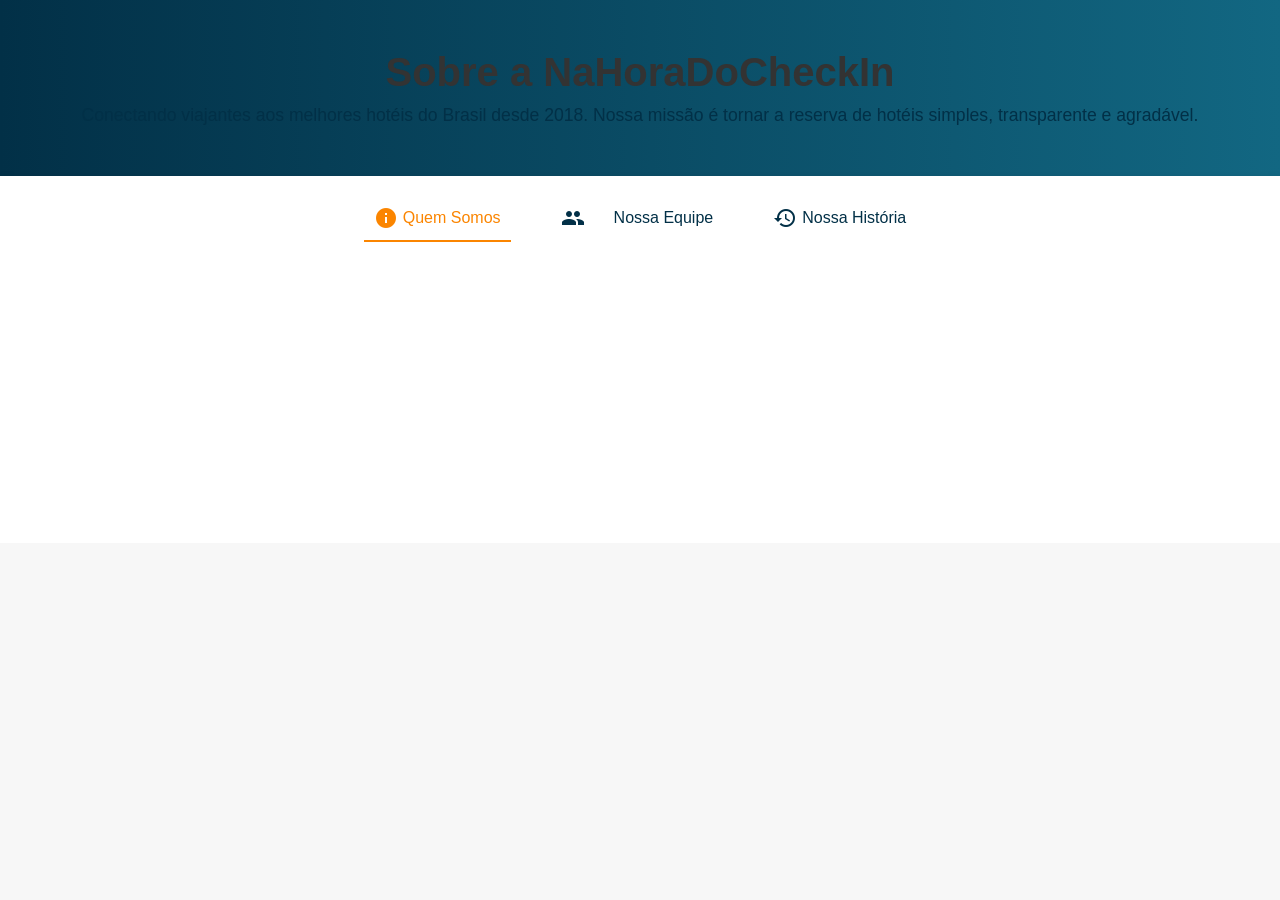
==== about.html @ fb0a798f "teste3" ====
<!DOCTYPE html>
<html lang="pt-br">
<head>
  <meta charset="UTF-8" />
  <meta name="viewport" content="width=device-width, initial-scale=1.0"/>
  <title>Sobre a NaHoraDoCheckIn</title>
  <link href="https://fonts.googleapis.com/css2?family=Roboto&display=swap" rel="stylesheet">
  <link href="https://fonts.googleapis.com/icon?family=Material+Icons" rel="stylesheet">
  <link rel="stylesheet" href="assets/css/styles.css">
  <style>
  </style>
</head>
<body>

  <div class="header">
    <h1>Sobre a NaHoraDoCheckIn</h1>
    <p>Conectando viajantes aos melhores hotéis do Brasil desde 2018. Nossa missão é tornar a reserva de hotéis simples, transparente e agradável.</p>
  </div>

  <div class="nav-buttons">
    <button class="active" onclick="showSection(0)"><span class="material-icons">info</span> Quem Somos</button>
    <button onclick="showSection(1)"><span class="material-icons">groups</span> Nossa Equipe</button>
    <button onclick="showSection(2)"><span class="material-icons">history</span> Nossa História</button>
  </div>

  <div class="content-wrapper">
    <div class="content" id="content">
      <div class="section">
        <h2>Quem Somos</h2>
        <p>Somos apaixonados por viagens e por facilitar sua hospedagem. Na NaHoraDoCheckIn, acreditamos em experiências agradáveis, simples e seguras.</p>
      </div>
      <div class="section">
        <h2>Nossa Equipe</h2>
        <p>Contamos com profissionais experientes nas áreas de turismo, tecnologia e atendimento, sempre prontos para te ajudar na sua jornada.</p>
      </div>
      <div class="section">
        <h2>Nossa História</h2>
        <p>Desde 2018, estamos ajudando milhares de viajantes a encontrarem as melhores opções de hospedagem em todo o Brasil. Evoluímos com a tecnologia para oferecer o melhor serviço possível.</p>
      </div>
    </div>
  </div>

  <script src="assets/js/about.js"></script>

</body>
</html>
---- assets/css/styles.css ----
@charset "UTF-8";
@import url("https://fonts.googleapis.com/css2?family=Poppins:ital,wght@0,100;0,200;0,300;0,400;0,500;0,600;0,700;0,800;0,900;1,100;1,200;1,300;1,400;1,500;1,600;1,700;1,800;1,900&display=swap");
@import url("https://fonts.googleapis.com/css2?family=Poppins:ital,wght@0,100;0,200;0,300;0,400;0,500;0,600;0,700;0,800;0,900;1,100;1,200;1,300;1,400;1,500;1,600;1,700;1,800;1,900&display=swap");
* {
  font-family: "poppins", sans-serif;
  margin: 0;
  padding: 0;
  box-sizing: border-box;
}

:root {
  --body-color: #f4f4f5;
  --nav-color: #023047;
  --side-nav: #010718;
  --text-color: white;
  --search-bar: #F2F2F2;
  --button-color: #FB8500;
  --search-text: #010718;
}

body.dark {
  --body-color: #18191A;
  --nav-color: #242526;
  --side-nav: #242526;
  --text-color: white;
  --search-bar: #F2F2F2;
  --search-text: #CCC;
}

:root {
  --azul-escuro: #023047;
  --azul-medio: #126782;
  --azul-claro: #8ecae6;
  --laranja: #fb8500;
  --amarelo: #ffb703;
  --branco: #f4f4f5;
}

body {
  margin: 0;
  font-family: "Segoe UI", sans-serif;
  color: var(--branco);
}

.navbar21 {
  display: flex;
  justify-content: space-between;
  align-items: center;
  padding: 20px 60px;
  background-color: var(--azul-escuro);
  height: 100px;
}

.navbar-left21 {
  display: flex;
  align-items: center;
  gap: 8px;
}

.navbar-left21 .material-symbols-outlined {
  color: var(--amarelo);
}

.logo21 {
  font-weight: bold;
  font-size: 1.3em;
}

.navbar-right21 {
  display: flex;
  align-items: center;
  gap: 30px;
}

.navbar-right21 a {
  color: var(--branco);
  text-decoration: none;
  font-size: 1em;
}

.navbar-right21 a:hover {
  color: var(--amarelo);
}

.btn-login21 {
  background-color: var(--laranja);
  border: none;
  padding: 8px 16px;
  color: var(--branco);
  border-radius: 6px;
  cursor: pointer;
  font-weight: bold;
  display: flex;
  align-items: center;
  gap: 6px;
}

.btn-login21 a {
  text-decoration: none;
  align-items: center;
  display: flex;
}

.sla {
  padding: 100px;
  background: linear-gradient(to right, var(--azul-escuro), var(--azul-medio));
  width: 100%;
  height: 500px;
}

.hero21 {
  text-align: center;
  margin-top: 80px;
}

.hero21 h1 {
  font-size: 3.5em;
  margin-bottom: 10px;
  color: white;
}

.highlight21 {
  color: var(--amarelo) !important;
}

.hero21 p {
  font-size: 1.1em;
  margin-bottom: 30px;
  color: white;
}

.search-bar21 {
  background-color: var(--branco);
  border-radius: 10px;
  display: flex;
  gap: 10px;
  padding: 10px;
  width: -moz-fit-content;
  width: fit-content;
  margin: 0 auto;
  align-items: center;
  box-shadow: 0 4px 10px rgba(0, 0, 0, 0.2);
}

.input21 {
  display: flex;
  align-items: center;
  background-color: #f1f1f1;
  border-radius: 6px;
  padding: 6px 10px;
  gap: 6px;
}

.input21 input,
.input21 select {
  border: none;
  background: transparent;
  outline: none;
  padding: 6px;
}

.input21 select option {
  border-radius: 10px;
}

.btn-search21 {
  background-color: var(--laranja);
  color: white;
  border: none;
  border-radius: 6px;
  padding: 10px 16px;
  font-weight: bold;
  cursor: pointer;
  display: flex;
  align-items: center;
  gap: 6px;
}

.material-symbols-outlined {
  font-variation-settings: "FILL" 1, "wght" 400, "GRAD" 0, "opsz" 24;
}

@media (max-width: 790px) {
  nav .nav-bar .siderbarOpen {
    display: block;
  }
  .menu {
    position: fixed;
    height: 100%;
    width: 320px;
    left: -100%;
    top: 0;
    background-color: var(--side-nav);
    z-index: 100;
    transition: all 0.4s ease;
  }
  .nav.active .menu {
    left: 0%;
  }
  nav.nav.active .nav-bar .navLogo a {
    opacity: 0;
    transition: all 0.3s ease;
  }
  .menu .logo-toggle {
    display: block;
    width: 100%;
    display: flex;
    align-items: center;
    justify-content: space-between;
  }
  .logo-toggle .siderbarClose {
    color: var(--text-color);
    font-size: 24px;
    cursor: pointer;
  }
  .nav-bar .nav-links {
    flex-direction: column;
    padding-top: 30px;
  }
  .nav-links li a {
    display: block;
    margin-top: 20px;
  }
  .search-bar-1 {
    flex-direction: column;
    align-items: stretch;
    width: 50%;
  }
  .search-bar-1 input,
  .search-bar-1 select,
  .search-bar-1 button {
    margin-right: 0;
    margin-bottom: 10px;
  }
  .search-bar-1 input,
  .search-bar-1 select {
    width: 100%;
  }
}
.search-bar-content {
  position: relative;
  width: 100%;
  max-width: 1500px;
  padding: 120px;
  margin: auto;
}

.search-image {
  width: 100%;
  height: 350px;
  -o-object-fit: cover;
     object-fit: cover;
  border-radius: 1rem;
}

.search-bar-1 {
  position: absolute;
  top: 50%;
  left: 50%;
  transform: translate(-50%, -50%);
  width: 70%;
}

.search-content {
  background: white;
  padding: 20px;
  border-radius: 10px;
  display: flex;
  flex-wrap: wrap;
  gap: 15px;
  justify-content: center;
}

.search-bar-1 input, .search-bar-1 select {
  border: none;
  padding: 8px;
  margin-right: 10px;
  border-radius: 5px;
  font-size: 14px;
  outline: none;
}

.search-bar-1 input[type=date] {
  cursor: pointer;
}

.search-bar-1 button {
  background: var(--button-color);
  color: white;
  border: none;
  padding: 10px 15px;
  border-radius: 5px;
  cursor: pointer;
  font-size: 14px;
}

.dark .search-bar-1 button {
  background: #1e1e1e;
  color: white;
  transition: 1s;
}

.search-bar-1 button:hover {
  background: #005b9a;
}

.search-field-2 {
  display: flex;
  flex-direction: column;
}

.label-3 {
  font-size: 12px;
  color: #555;
  display: block;
  margin-bottom: 3px;
}

.container17 {
  max-width: 1200px;
  margin: 20px auto;
  padding: 20px;
}

.container17 h2 {
  font-size: 40px;
  font-weight: bold;
  margin-bottom: 60px;
  color: #005b9a;
}

.carrosel9 {
  display: flex;
  gap: 20px;
  overflow-x: auto;
  scroll-behavior: smooth;
  padding: 20px;
}

.card9 {
  background: white;
  border-radius: 15px;
  box-shadow: 0px 4px 10px rgba(0, 0, 0, 0.1);
  padding: 20px;
  min-width: 250px;
  max-width: 280px;
  text-align: left;
  transition: transform 0.3s ease-in-out;
}

.card9:hover {
  transform: translateY(-5px);
}

.card9 img {
  width: 100%;
  height: auto;
  margin-top: 10px;
}

.card9 h3 {
  color: #18191A;
}

.card9 p {
  color: gray;
}

.controls7 {
  margin-top: 20px;
}

.sec7-destinos {
  padding: 60px 20px;
  background-color: #023047;
  text-align: center;
}

.sec7-destinos h2 {
  font-size: 2rem;
  margin-bottom: 40px;
  color: white;
}

.cards7-destinos {
  display: flex;
  justify-content: center;
  gap: 30px;
  flex-wrap: wrap;
}

.card7-destino {
  background-color: white;
  border-radius: 16px;
  overflow: hidden;
  box-shadow: 0 8px 20px rgba(0, 0, 0, 0.1);
  width: 300px;
  transition: transform 0.3s, box-shadow 0.3s;
}

.card7-destino:hover {
  transform: translateY(-5px);
  box-shadow: 0 12px 24px rgba(0, 0, 0, 0.15);
}

.card7-destino img {
  width: 100%;
  height: 200px;
  -o-object-fit: cover;
     object-fit: cover;
}

.info7-card {
  padding: 20px;
}

.info7-card h3 {
  margin: 0 0 10px;
  font-size: 1.25rem;
  color: #333;
}

.info7-card p {
  font-size: 0.95rem;
  color: #666;
  margin-bottom: 15px;
}

.info7-card button {
  background-color: var(--button-color);
  color: white;
  border: none;
  padding: 10px 20px;
  border-radius: 10px;
  cursor: pointer;
  font-weight: bold;
  transition: background-color 0.3s;
}

.info7-card button:hover {
  background-color: var(--nav-color);
}

.info7-card button a {
  text-decoration: none;
  color: white;
}

.footer7 {
  background-color: var(--nav-color) !important;
  padding: 60px 40px;
}

.cta7 {
  text-align: center;
  margin-bottom: 50px;
}

.cta7 h2 {
  font-size: 28px;
  margin-bottom: 10px;
  font-weight: bold;
}

.cta7 p {
  font-size: 18px;
  max-width: 600px;
  margin: 0 auto 20px;
  line-height: 1.5;
}

.cta-buttons7 {
  display: flex;
  justify-content: center;
  gap: 20px;
  flex-wrap: wrap;
}

.btn-primary7 {
  background-color: #FB8500;
  color: white;
  padding: 12px 24px;
  border: none;
  border-radius: 6px;
  font-size: 16px;
  cursor: pointer;
}

.btn-secondary7 {
  background-color: white;
  color: #FB8500;
  padding: 12px 24px;
  border: 2px solid #FB8500;
  border-radius: 6px;
  font-size: 16px;
  cursor: pointer;
}

.btn-primary7 a {
  text-decoration: none;
  color: var(--search-bar);
}

.btn-secondary7 a {
  text-decoration: none;
  color: var(--button-color);
}

.footer-links7 {
  display: flex;
  flex-wrap: wrap;
  justify-content: space-between;
  margin-top: 40px;
  gap: 30px;
}

.col7 {
  flex: 1;
  min-width: 200px;
}

.logo7 {
  color: #FFB703;
  font-size: 20px;
  font-weight: bold;
  margin-bottom: 10px;
}

.col7 h4 {
  color: #8ECAE6;
  margin-bottom: 10px;
}

.col7 ul {
  list-style: none;
  padding: 0;
  margin: 0;
}

.col7 ul li {
  margin-bottom: 8px;
}

.col7 ul li a {
  color: white;
  text-decoration: none;
}

.col7 ul li a:hover {
  text-decoration: underline;
}

.social-media8 a {
  margin: 0 10px;
  color: #fff;
  text-decoration: none;
}

.clearfix::after {
  content: "";
  display: table;
  clear: both;
}

.sec9-images {
  background-color: var(--search-bar);
  height: 1000px;
}

.galeria {
  display: flex;
  justify-content: center;
  gap: 20px;
  flex-wrap: wrap;
  height: 500px;
  padding: 20px;
}

.item {
  position: relative;
  width: 20%;
  height: 340px;
  overflow: hidden;
  border-radius: 12px;
  box-shadow: 0 4px 8px rgba(0, 0, 0, 0.1);
  cursor: pointer;
}

.item img {
  width: 100%;
  height: 100%;
  -o-object-fit: cover;
     object-fit: cover;
  display: block;
  transition: transform 0.3s ease;
}

.item:hover img {
  transform: scale(1.1);
}

.overlay {
  position: absolute;
  top: 0;
  left: 0;
  width: 100%;
  height: 100%;
  background: rgba(0, 0, 0, 0.6);
  color: white;
  display: flex;
  flex-direction: column;
  justify-content: center;
  align-items: center;
  opacity: 0;
  transition: opacity 0.3s ease;
  padding: 15px;
  text-align: center;
}

.overlay h3 {
  padding: 10px;
}

.item:hover .overlay {
  opacity: 1;
}

.overlay button {
  background: #ff7a00;
  border: none;
  padding: 8px 16px;
  color: white;
  font-weight: bold;
  border-radius: 6px;
  cursor: pointer;
  transition: background 0.3s ease;
}

.overlay button:hover {
  background: #e06900;
}

.footer21 {
  background-color: #023047;
  color: white;
  padding: 50px 40px;
  margin-top: 80px;
}

.cta21 {
  text-align: center;
  margin-bottom: 40px;
}

.cta21 h2 {
  font-size: 1.8rem;
  margin-bottom: 10px;
}

.cta21 p {
  font-size: 1rem;
  color: #ddd;
}

.letra p {
  color: white;
}

.cta-buttons21 {
  margin-top: 20px;
  display: flex;
  justify-content: center;
  gap: 20px;
  flex-wrap: wrap;
}

.btn-secondary21 {
  background: transparent;
  border: 2px solid white;
  color: white;
  padding: 12px 24px;
  border-radius: 8px;
  font-weight: bold;
  cursor: pointer;
  transition: all 0.3s ease;
}

.btn-secondary21:hover {
  background: white;
  color: #023047;
}

.footer-links21 {
  display: flex;
  flex-wrap: wrap;
  gap: 40px;
  justify-content: space-between;
  margin-top: 30px;
}

.col21 {
  flex: 1 1 200px;
}

.col21 h4 {
  margin-bottom: 10px;
  font-size: 1.1rem;
}

.col21 ul {
  list-style: none;
  padding: 0;
}

.col21 ul li {
  margin-bottom: 8px;
}

.col21 ul li a {
  color: #ddd;
  text-decoration: none;
  font-size: 0.95rem;
  transition: color 0.3s;
}

.col21 ul li a:hover {
  color: #ffb703;
}

.col21 p {
  font-size: 0.9rem;
  line-height: 1.4;
}

* {
  margin: 0;
  padding: 0;
  box-sizing: border-box;
}

body {
  font-family: "Segoe UI", sans-serif;
  background-color: #f7f9fa;
  color: #333;
}

.navbar21 {
  background-color: #023047;
  display: flex;
  justify-content: space-between;
  align-items: center;
  padding: 15px 40px;
  color: white;
  position: sticky;
  top: 0;
  z-index: 1000;
}

h2 {
  color: #FB8500;
  text-align: center;
  padding: 40px;
  font-size: 45px;
}

p {
  color: #023047;
  text-align: center;
  font-size: 20px;
}

.logo-area21 {
  display: flex;
  align-items: center;
  gap: 8px;
}

.home-icon21 {
  font-size: 1.2rem;
}

.logo21 {
  font-size: 1.3rem;
  font-weight: bold;
  color: white;
}

.menu24 .bntmenu21 {
  background-color: #FB8500;
  color: white;
  padding: 12px 24px;
  border: none;
  border-radius: 6px;
  font-size: 16px;
  cursor: pointer;
}

.menu24 .bntmenu22 {
  background-color: white;
  color: #FB8500;
  padding: 12px 24px;
  border: 2px solid #FB8500;
  border-radius: 6px;
  font-size: 16px;
  cursor: pointer;
}

.menu24 .bntmenu22 a {
  text-decoration: none;
  color: #FB8500;
}

.main21 {
  max-width: 600px;
  margin: 50px auto;
  text-align: center;
  padding: 20px;
}

.highlight21 {
  color: #fb8500;
  font-weight: bold;
}

.tabs21 {
  display: flex;
  justify-content: center;
  margin: 30px 0;
  gap: 20px;
}

.tab21 {
  background-color: #e0e0e0;
  border: none;
  padding: 10px 30px;
  border-radius: 10px;
  cursor: pointer;
  transition: all 0.3s ease;
  font-size: 1rem;
  font-weight: 500;
}

.tab21.active {
  background-color: #ffb703;
  color: white;
  font-weight: bold;
}

.form-wrapper21 {
  margin: 0;
  height: 600px;
  display: flex;
  justify-content: center;
  align-items: center;
}

.form21 {
  background-color: white;
  border-radius: 12px;
  padding: 30px;
  box-shadow: 0 4px 12px rgba(0, 0, 0, 0.08);
  display: flex;
  flex-direction: column;
  gap: 25px;
  animation: fadein21 0.4s ease-in-out;
}

@keyframes fadein21 {
  from {
    opacity: 0;
    transform: translateY(10px);
  }
  to {
    opacity: 1;
    transform: translateY(0);
  }
}
.hidden21 {
  display: none;
}

.form21 input {
  padding: 12px;
  border: 1px solid #ccc;
  border-radius: 8px;
  font-size: 1rem;
  width: 700px;
}

.form21 label {
  color: #023047;
  text-align: left;
  font-weight: 500;
  margin-top: 10px;
}

.forgot21 {
  float: right;
  font-size: 0.9rem;
  text-decoration: none;
  color: #219EBC;
}

.btn-primary21 {
  background-color: #fb8500;
  color: white;
  border: none;
  padding: 12px;
  border-radius: 8px;
  cursor: pointer;
  font-weight: bold;
  transition: background 0.3s ease;
}

.btn-primary21:hover {
  background-color: #ff9e00;
}

.divider21 {
  margin: 15px 0;
  text-align: center;
  font-size: 0.9rem;
  color: #888;
  position: relative;
}

.divider21::before,
.divider21::after {
  content: "";
  position: absolute;
  top: 50%;
  width: 40%;
  height: 1px;
  background-color: #ddd;
}

.divider21::before {
  left: 0;
}

.divider21::after {
  right: 0;
}

.social-login21 {
  display: flex;
  gap: 20px;
  justify-content: center;
}

.google21,
.facebook21 {
  flex: 1;
  padding: 10px;
  border: none;
  border-radius: 8px;
  color: white;
  font-weight: bold;
  cursor: pointer;
  transition: opacity 0.3s;
}

.google21 {
  background-color: #DB4437;
}

.facebook21 {
  background-color: #3b5998;
}

.google21:hover,
.facebook21:hover {
  opacity: 0.85;
}

.footer21 {
  background-color: #023047;
  color: white;
  padding: 50px 40px;
  margin-top: 80px;
}

.cta21 {
  text-align: center;
  margin-bottom: 40px;
}

.cta21 h2 {
  font-size: 1.8rem;
  margin-bottom: 10px;
}

.cta21 p {
  font-size: 1rem;
  color: #ddd;
}

.letra p {
  color: white;
}

.cta-buttons21 {
  margin-top: 20px;
  display: flex;
  justify-content: center;
  gap: 20px;
  flex-wrap: wrap;
}

.btn-secondary21 {
  background: transparent;
  border: 2px solid white;
  color: white;
  padding: 12px 24px;
  border-radius: 8px;
  font-weight: bold;
  cursor: pointer;
  transition: all 0.3s ease;
}

.btn-secondary21:hover {
  background: white;
  color: #023047;
}

.footer-links21 {
  display: flex;
  flex-wrap: wrap;
  gap: 40px;
  justify-content: space-between;
  margin-top: 30px;
}

.col21 {
  flex: 1 1 200px;
}

.col21 h4 {
  margin-bottom: 10px;
  font-size: 1.1rem;
}

.col21 ul {
  list-style: none;
  padding: 0;
}

.col21 ul li {
  margin-bottom: 8px;
}

.col21 ul li a {
  color: #ddd;
  text-decoration: none;
  font-size: 0.95rem;
  transition: color 0.3s;
}

.col21 ul li a:hover {
  color: #ffb703;
}

.col21 p {
  font-size: 0.9rem;
  line-height: 1.4;
}

* {
  margin: 0;
  padding: 0;
  box-sizing: border-box;
  font-family: "Montserrat", sans-serif;
}

section {
  padding: 4% 10%;
}

.about-us {
  width: 100%;
  height: 100vh;
  background-color: #0c0b0b;
  display: grid;
  grid-template-columns: repeat(2, 1fr);
  gap: 4rem;
}

.main-img img {
  max-width: 100%;
  width: 560px;
  height: auto;
}

.text {
  padding: 6% 0;
}

.text h4 {
  color: #ce1446;
  font-size: 16px;
  font-weight: 600;
  text-transform: uppercase;
  margin-bottom: 10px;
}

.text h1 {
  color: white;
  font-size: 36px;
  text-transform: capitalize;
  font-weight: 700;
  line-height: 46px;
  margin-bottom: 30px;
}

hr {
  width: 30%;
  border: none;
  height: 2px;
  background-color: #ce1446;
  margin-bottom: 50px;
}

.text p {
  max-width: 600px;
  color: white;
}

* {
  box-sizing: border-box;
}

body {
  font-family: Arial, sans-serif;
  margin: 0;
  padding: 0;
  background-color: #f4f4f4;
  padding: 70px;
}

html, body {
  overflow-x: hidden;
  overflow-y: auto;
}

.container7 {
  max-width: 1200px;
  margin: auto;
  padding: 0 20px;
}

.header7 {
  background-color: #007bff;
  color: #fff;
  padding: 20px 0;
}

.hotel3 ul {
  list-style-type: none;
  padding: 0;
}

.hotel3 ul li {
  display: inline;
  margin-right: 20px;
}

.hotel3 a {
  color: #fff;
  text-decoration: none;
}

.search-bar7 {
  display: inline-block;
}

.search-bar7 input {
  padding: 10px;
  border: none;
  border-radius: 5px;
}

.search-bar7 button {
  padding: 10px;
  background-color: #0056b3;
  border: none;
  color: white;
  border-radius: 5px;
  cursor: pointer;
}

.banner7 {
  display: flex;
  align-items: end;
}

.banner-content7 {
  display: flex;
  flex: 1;
}

.banner7 img {
  width: 50%;
  height: auto;
  border-radius: 5px;
}

.banner-text7 {
  padding: 20px;
  color: #fff;
  background-color: rgba(0, 0, 0, 0.5);
  border-radius: 5px;
  flex: 1;
  margin-left: 20px;
}

.btn-reservar7 {
  padding: 10px 20px;
  background-color: #28a745;
  color: white;
  border: none;
  border-radius: 5px;
  cursor: pointer;
  margin-top: 10px;
}

.detalhes-hotel7, .galeria7, .localizacao7, .comentarios7 {
  background-color: rgba(0, 0, 0, 0.1);
  margin: 20px 0;
  padding: 20px;
  border-radius: 5px;
  box-shadow: 0 2px 5px rgba(0, 0, 0, 0.1);
}

.detalhes-hotel7 {
  width: 50%;
}

.galeria-imagens7 {
  display: flex;
  flex-wrap: wrap;
}

.galeria-imagens7 img {
  width: calc(50% - 10px);
  margin: 5px;
}

#map {
  width: 100%;
  height: 400px;
  border-radius: 7px;
}

.comentario7 {
  margin: 10px 0;
  border-bottom: 1px solid #eee;
  padding-bottom: 10px;
}

.footer7 {
  background-color: #007bff;
  color: #fff;
  text-align: center;
  padding: 20px 0;
}

.social-media7 a {
  margin: 0 10px;
  color: #fff;
  text-decoration: none;
}

.clearfix::after {
  content: "";
  display: table;
  clear: both;
}

body {
  font-family: Arial, sans-serif;
  margin: 0;
  padding: 0;
  background-color: #f7f7f7 !important;
}

.container {
  max-width: 1200px;
  margin: auto;
  padding: 20px;
  text-align: center;
}

h1 {
  color: #333;
  font-size: 28px;
  margin-bottom: 20px;
}

.hotel-list {
  display: grid;
  grid-template-columns: repeat(auto-fit, minmax(300px, 1fr));
  gap: 20px;
  padding: 20px 0;
}

.hotel-card {
  background: white;
  padding: 20px;
  border-radius: 7px;
  box-shadow: 0 2px 10px rgba(0, 0, 0, 0.1);
  text-align: center;
  transition: transform 0.3s;
}

.hotel-card:hover {
  transform: scale(1.05);
}

.hotel-card img {
  width: 100%;
  border-radius: 7px;
  height: 200px;
  -o-object-fit: cover;
     object-fit: cover;
}

.hotel-card h2 {
  font-size: 22px;
  margin: 15px 0;
  color: #444;
}

.hotel-card p {
  color: #666;
  font-size: 14px;
}

.hotel-card .price {
  font-size: 16px;
  font-weight: bold;
  color: #27ae60;
  margin-top: 10px;
}

.hotel-card .rating {
  color: #f39c12;
  font-size: 18px;
}

.hotel-card .button {
  display: inline-block;
  margin-top: 10px;
  padding: 10px 15px;
  background-color: #FB8500;
  color: white;
  text-decoration: none;
  border-radius: 5px;
  transition: background 0.3s;
}

.hotel-card .button:hover {
  background-color: #2980b9;
}

:root {
  --azul-escuro: #023047;
  --azul-medio: #126782;
  --azul-claro: #8ecae6;
  --laranja: #fb8500;
  --amarelo: #ffb703;
  --branco: #f4f4f5;
}

* {
  margin: 0;
  padding: 0;
  box-sizing: border-box;
}

body {
  font-family: "Roboto", sans-serif;
  background-color: var(--branco);
  color: #333;
}

.header {
  background: linear-gradient(to right, var(--azul-escuro), var(--azul-medio));
  color: white;
  padding: 50px 20px;
  text-align: center;
  box-shadow: 0 4px 10px rgba(0, 0, 0, 0.2);
}

.header h1 {
  font-size: 2.5rem;
  margin-bottom: 10px;
}

.header p {
  font-size: 1.1rem;
}

.nav-buttons {
  display: flex;
  justify-content: center;
  gap: 40px;
  background: #fff;
  padding: 20px 10px;
  box-shadow: 0 2px 8px rgba(0, 0, 0, 0.1);
}

.nav-buttons button {
  background: none;
  border: none;
  font-size: 1rem;
  cursor: pointer;
  color: var(--azul-escuro);
  padding: 10px;
  display: flex;
  align-items: center;
  gap: 5px;
  border-bottom: 2px solid transparent;
  transition: all 0.3s ease;
}

.nav-buttons button:hover,
.nav-buttons button.active {
  color: var(--laranja);
  border-color: var(--laranja);
}

.content-wrapper {
  overflow: hidden;
  width: 100%;
  max-width: 100vw;
}

.content {
  display: flex;
  transition: transform 0.5s ease;
  width: 300%;
}

.section {
  width: 100%;
  padding: 60px 30px;
  background: white;
  flex-shrink: 0;
}

.section h2 {
  font-size: 1.8rem;
  margin-bottom: 20px;
  color: var(--azul-escuro);
}

.section p {
  font-size: 1.1rem;
  line-height: 1.6;
}

@media (max-width: 768px) {
  .nav-buttons {
    flex-direction: column;
    gap: 10px;
  }
  .section {
    padding: 40px 20px;
  }
  .header h1 {
    font-size: 2rem;
  }
}
* {
  margin: 0;
  padding: 0;
  box-sizing: border-box;
}

body {
  font-family: Arial, sans-serif;
  background-color: #f8f8f8;
}

.header2 {
  background-color: #023047;
  color: white;
  padding: 1rem 2rem;
  display: flex;
  justify-content: center;
  align-items: center;
}

.header2 .titulo {
  color: rgb(255, 255, 255);
  justify-content: center;
  padding-right: 60%;
  height: 60px;
}
.header2 .titulo h1 {
  color: rgb(240, 240, 240);
  justify-content: center;
  padding: 13px;
}

nav .botão {
  background-color: #FB8500;
  color: white;
  border: none;
  margin-left: 0.5rem;
  padding: 0.5rem 1rem;
  border-radius: 7px;
  cursor: pointer;
}

.header2 .botão a {
  text-decoration: none;
  color: white;
}

.main-container {
  display: grid;
  grid-template-columns: 250px 1fr 350px;
  gap: 1rem;
  padding: 1rem;
}

.filters {
  background: white;
  padding: 1rem;
  border-radius: 7px;
  box-shadow: 0 0 5px rgba(0, 0, 0, 0.1);
  height: -moz-fit-content;
  height: fit-content;
}

.filters h2 {
  margin-bottom: 1rem;
  color: gray;
}

.filters label, .filters input, .filters select, .filters button {
  display: block;
  width: 100%;
  margin-bottom: 1rem;
  padding: 0.5rem;
  color: gray;
}

.filters button {
  background-color: #FB8500;
  color: white;
  border: none;
  border-radius: 7px;
  font-weight: bold;
}

.hotel-list0 {
  display: grid;
  grid-template-columns: repeat(auto-fit, minmax(320px, 1fr));
  gap: 2rem;
  padding: 2rem 0;
}

.hotel-card0 {
  background: #fff;
  border-radius: 18px;
  box-shadow: 0 6px 24px rgba(2, 48, 71, 0.1);
  overflow: hidden;
  display: flex;
  flex-direction: column;
  transition: transform 0.18s, box-shadow 0.18s;
  border: 1px solid #e0e0e0;
}
.hotel-card0:hover {
  transform: translateY(-8px) scale(1.025);
  box-shadow: 0 12px 32px rgba(2, 48, 71, 0.18);
}

.hotel-image0 {
  width: 100%;
  height: 180px;
  -o-object-fit: cover;
     object-fit: cover;
  border-top-left-radius: 18px;
  border-top-right-radius: 18px;
}

.hotel-info0 {
  padding: 1.5rem 1.2rem 1.2rem 1.2rem;
  flex: 1;
  color: #333;
  display: flex;
  flex-direction: column;
  gap: 0.7rem;
}
.hotel-info0 h2 {
  color: #023047;
  font-size: 1.25rem;
  margin-bottom: 0.2rem;
  font-weight: bold;
}
.hotel-info0 p {
  color: #666;
  font-size: 1rem;
  margin-bottom: 0.3rem;
}

.hotel-info0 h2 {
  margin-bottom: 0.5rem;
  color: gray;
}

.hotel-info0 button {
  background-color: #FB8500;
  border: none;
  padding: 0.5rem;
  color: white;
  border-radius: 7px;
  cursor: pointer;
  transition: background 0.18s;
}
.hotel-info0 button:hover {
  background-color: #ffb703;
  color: #023047;
}

#map {
  height: 400px;
  border-radius: 7px;
}/*# sourceMappingURL=styles.css.map */
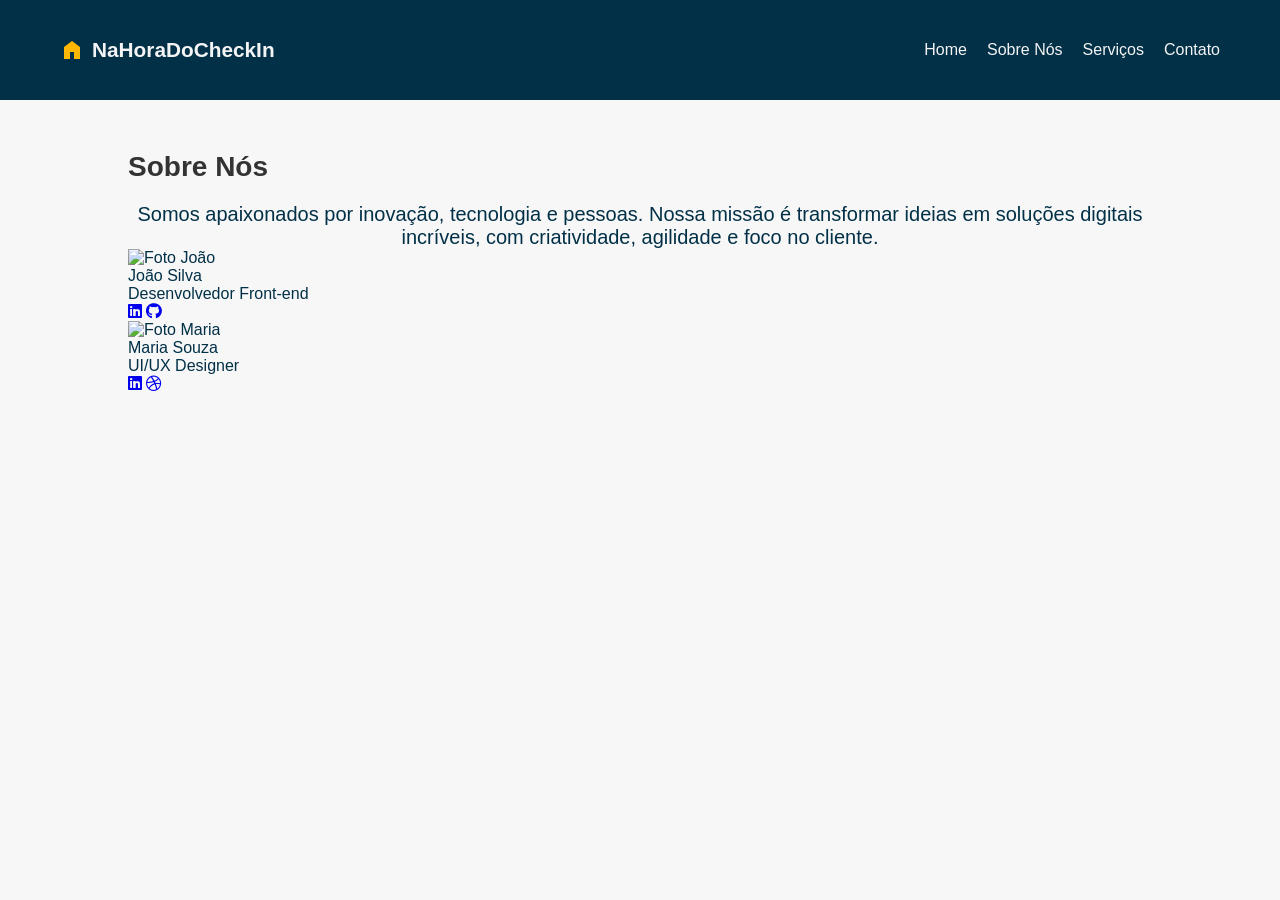
==== commit 7ae637c2: "oi" ====
--- a/about.html
+++ b/about.html
@@ -1,46 +1,61 @@
 <!DOCTYPE html>
-<html lang="pt-br">
+<html lang="en">
 <head>
-  <meta charset="UTF-8" />
-  <meta name="viewport" content="width=device-width, initial-scale=1.0"/>
-  <title>Sobre a NaHoraDoCheckIn</title>
-  <link href="https://fonts.googleapis.com/css2?family=Roboto&display=swap" rel="stylesheet">
-  <link href="https://fonts.googleapis.com/icon?family=Material+Icons" rel="stylesheet">
+  <meta charset="UTF-8">
+  <meta name="viewport" content="width=device-width, initial-scale=1.0">
+  <title>sobre nós</title>
   <link rel="stylesheet" href="assets/css/styles.css">
-  <style>
-  </style>
+  <link href="https://fonts.googleapis.com/css2?family=Material+Symbols+Outlined" rel="stylesheet" />
+  <link rel="preconnect" href="https://fonts.googleapis.com">
+  <link rel="preconnect" href="https://fonts.gstatic.com" crossorigin>
+  <link href="https://fonts.googleapis.com/css2?family=Inter:wght@400;600;800&display=swap" rel="stylesheet">
+  <link rel="stylesheet" href="https://cdnjs.cloudflare.com/ajax/libs/font-awesome/6.4.2/css/all.min.css">
 </head>
-<body>
+<body class="about100">
+  <header class="navbar51">
+    <div class="navbar-left51">
+      <span class="material-symbols-outlined icon51">home</span>
+      <span class="logo51">NaHoraDoCheckIn</span>
+    </div>
+    <nav class="navbar-right51">
+      <ul>
+        <li><a href="#">Home</a></li>
+        <li><a href="#">Sobre Nós</a></li>
+        <li><a href="#">Serviços</a></li>
+        <li><a href="#">Contato</a></li>
+      </ul>
+    </nav>
+  </header>
 
-  <div class="header">
-    <h1>Sobre a NaHoraDoCheckIn</h1>
-    <p>Conectando viajantes aos melhores hotéis do Brasil desde 2018. Nossa missão é tornar a reserva de hotéis simples, transparente e agradável.</p>
-  </div>
-
-  <div class="nav-buttons">
-    <button class="active" onclick="showSection(0)"><span class="material-icons">info</span> Quem Somos</button>
-    <button onclick="showSection(1)"><span class="material-icons">groups</span> Nossa Equipe</button>
-    <button onclick="showSection(2)"><span class="material-icons">history</span> Nossa História</button>
-  </div>
-
-  <div class="content-wrapper">
-    <div class="content" id="content">
-      <div class="section">
-        <h2>Quem Somos</h2>
-        <p>Somos apaixonados por viagens e por facilitar sua hospedagem. Na NaHoraDoCheckIn, acreditamos em experiências agradáveis, simples e seguras.</p>
+   <section class="about-section">
+  <div class="about-container">
+    <h1>Sobre Nós</h1>
+    <p>
+      Somos apaixonados por inovação, tecnologia e pessoas. Nossa missão é transformar ideias em soluções digitais incríveis, com criatividade, agilidade e foco no cliente.
+    </p>
+    <div class="team-section">
+      <div class="team-card">
+        <img src="https://randomuser.me/api/portraits/men/32.jpg" alt="Foto João" class="team-photo">
+        <div class="team-name">João Silva</div>
+        <div class="team-role">Desenvolvedor Front-end</div>
+        <div class="team-social">
+          <a href="#"><i class="fa-brands fa-linkedin"></i></a>
+          <a href="#"><i class="fa-brands fa-github"></i></a>
+        </div>
       </div>
-      <div class="section">
-        <h2>Nossa Equipe</h2>
-        <p>Contamos com profissionais experientes nas áreas de turismo, tecnologia e atendimento, sempre prontos para te ajudar na sua jornada.</p>
+      <div class="team-card">
+        <img src="https://randomuser.me/api/portraits/women/44.jpg" alt="Foto Maria" class="team-photo">
+        <div class="team-name">Maria Souza</div>
+        <div class="team-role">UI/UX Designer</div>
+        <div class="team-social">
+          <a href="#"><i class="fa-brands fa-linkedin"></i></a>
+          <a href="#"><i class="fa-brands fa-dribbble"></i></a>
+        </div>
       </div>
-      <div class="section">
-        <h2>Nossa História</h2>
-        <p>Desde 2018, estamos ajudando milhares de viajantes a encontrarem as melhores opções de hospedagem em todo o Brasil. Evoluímos com a tecnologia para oferecer o melhor serviço possível.</p>
-      </div>
+      
     </div>
   </div>
-
-  <script src="assets/js/about.js"></script>
-
+</section>
+  
 </body>
-</html>
+</html>
--- a/assets/css/styles.css
+++ b/assets/css/styles.css
@@ -160,7 +160,10 @@
 }
 
 .input21 select option {
-  border-radius: 10px;
+  background: transparent;
+  border: none;
+  padding: 6px;
+  outline: none;
 }
 
 .btn-search21 {
@@ -1371,106 +1374,60 @@
   --branco: #f4f4f5;
 }
 
-* {
-  margin: 0;
-  padding: 0;
-  box-sizing: border-box;
-}
-
-body {
-  font-family: "Roboto", sans-serif;
+.about100 {
   background-color: var(--branco);
-  color: #333;
-}
-
-.header {
-  background: linear-gradient(to right, var(--azul-escuro), var(--azul-medio));
-  color: white;
-  padding: 50px 20px;
-  text-align: center;
-  box-shadow: 0 4px 10px rgba(0, 0, 0, 0.2);
-}
-
-.header h1 {
-  font-size: 2.5rem;
-  margin-bottom: 10px;
-}
-
-.header p {
-  font-size: 1.1rem;
-}
-
-.nav-buttons {
-  display: flex;
-  justify-content: center;
-  gap: 40px;
-  background: #fff;
-  padding: 20px 10px;
-  box-shadow: 0 2px 8px rgba(0, 0, 0, 0.1);
-}
-
-.nav-buttons button {
-  background: none;
-  border: none;
-  font-size: 1rem;
-  cursor: pointer;
   color: var(--azul-escuro);
-  padding: 10px;
-  display: flex;
+  font-family: "Arial", sans-serif;
+}
+
+.navbar51 {
+  display: flex;
+  justify-content: space-between;
   align-items: center;
-  gap: 5px;
-  border-bottom: 2px solid transparent;
-  transition: all 0.3s ease;
-}
-
-.nav-buttons button:hover,
-.nav-buttons button.active {
-  color: var(--laranja);
-  border-color: var(--laranja);
-}
-
-.content-wrapper {
-  overflow: hidden;
-  width: 100%;
-  max-width: 100vw;
-}
-
-.content {
-  display: flex;
-  transition: transform 0.5s ease;
-  width: 300%;
-}
-
-.section {
-  width: 100%;
-  padding: 60px 30px;
-  background: white;
-  flex-shrink: 0;
-}
-
-.section h2 {
-  font-size: 1.8rem;
-  margin-bottom: 20px;
-  color: var(--azul-escuro);
-}
-
-.section p {
-  font-size: 1.1rem;
-  line-height: 1.6;
-}
-
-@media (max-width: 768px) {
-  .nav-buttons {
-    flex-direction: column;
-    gap: 10px;
-  }
-  .section {
-    padding: 40px 20px;
-  }
-  .header h1 {
-    font-size: 2rem;
-  }
-}
+  padding: 20px 60px;
+  background-color: var(--azul-escuro);
+  height: 100px;
+}
+
+.navbar-left51 {
+  display: flex;
+  align-items: center;
+  gap: 8px;
+}
+
+.navbar-left51 .material-symbols-outlined {
+  color: var(--amarelo);
+}
+
+.logo51 {
+  font-weight: bold;
+  font-size: 1.3em;
+  color: var(--branco);
+}
+
+.navbar-right51 {
+  display: flex;
+  justify-content: space-between;
+  align-items: center;
+  gap: 30px;
+}
+.navbar-right51 ul {
+  list-style: none;
+  display: flex;
+  gap: 20px;
+}
+
+.navbar-right51 a {
+  color: var(--branco);
+  text-decoration: none;
+  font-size: 1em;
+  display: grid;
+}
+
+.navbar-right51 a:hover {
+  color: var(--amarelo);
+}
+
 * {
   margin: 0;
   padding: 0;
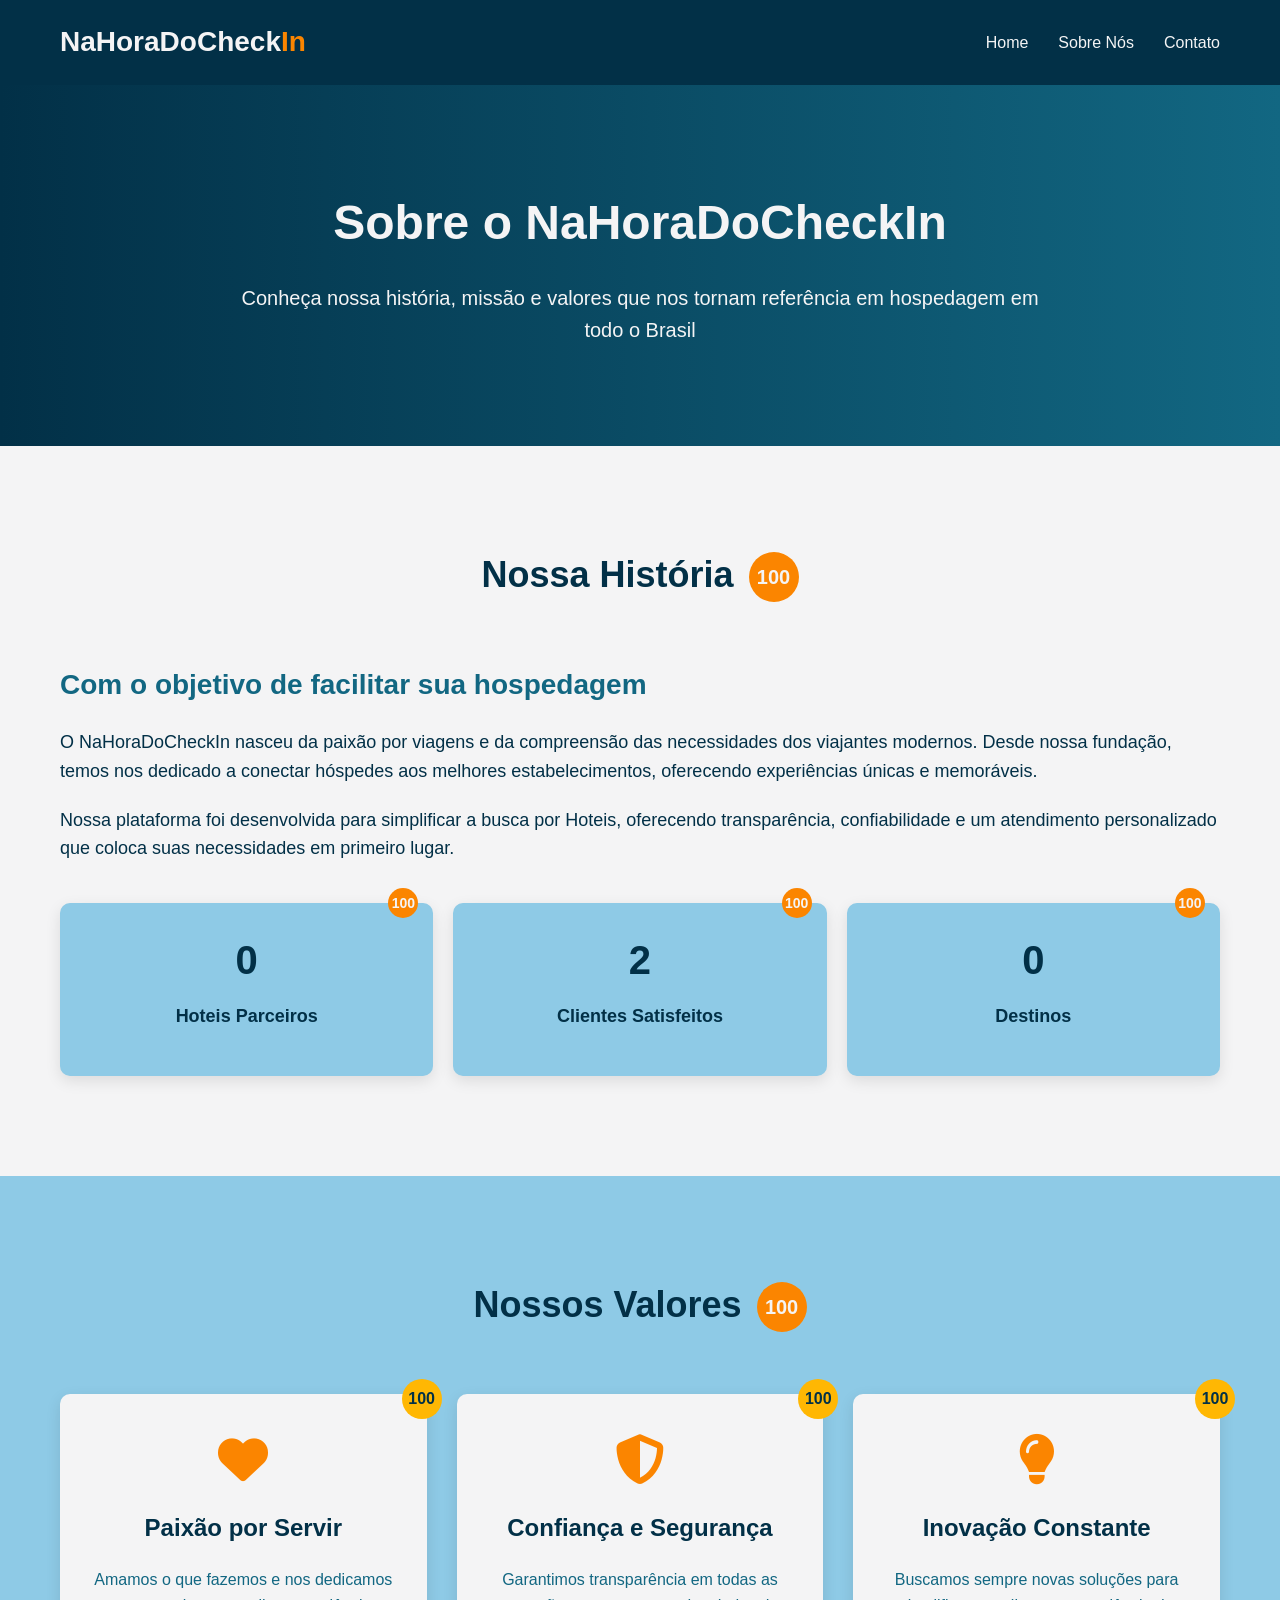
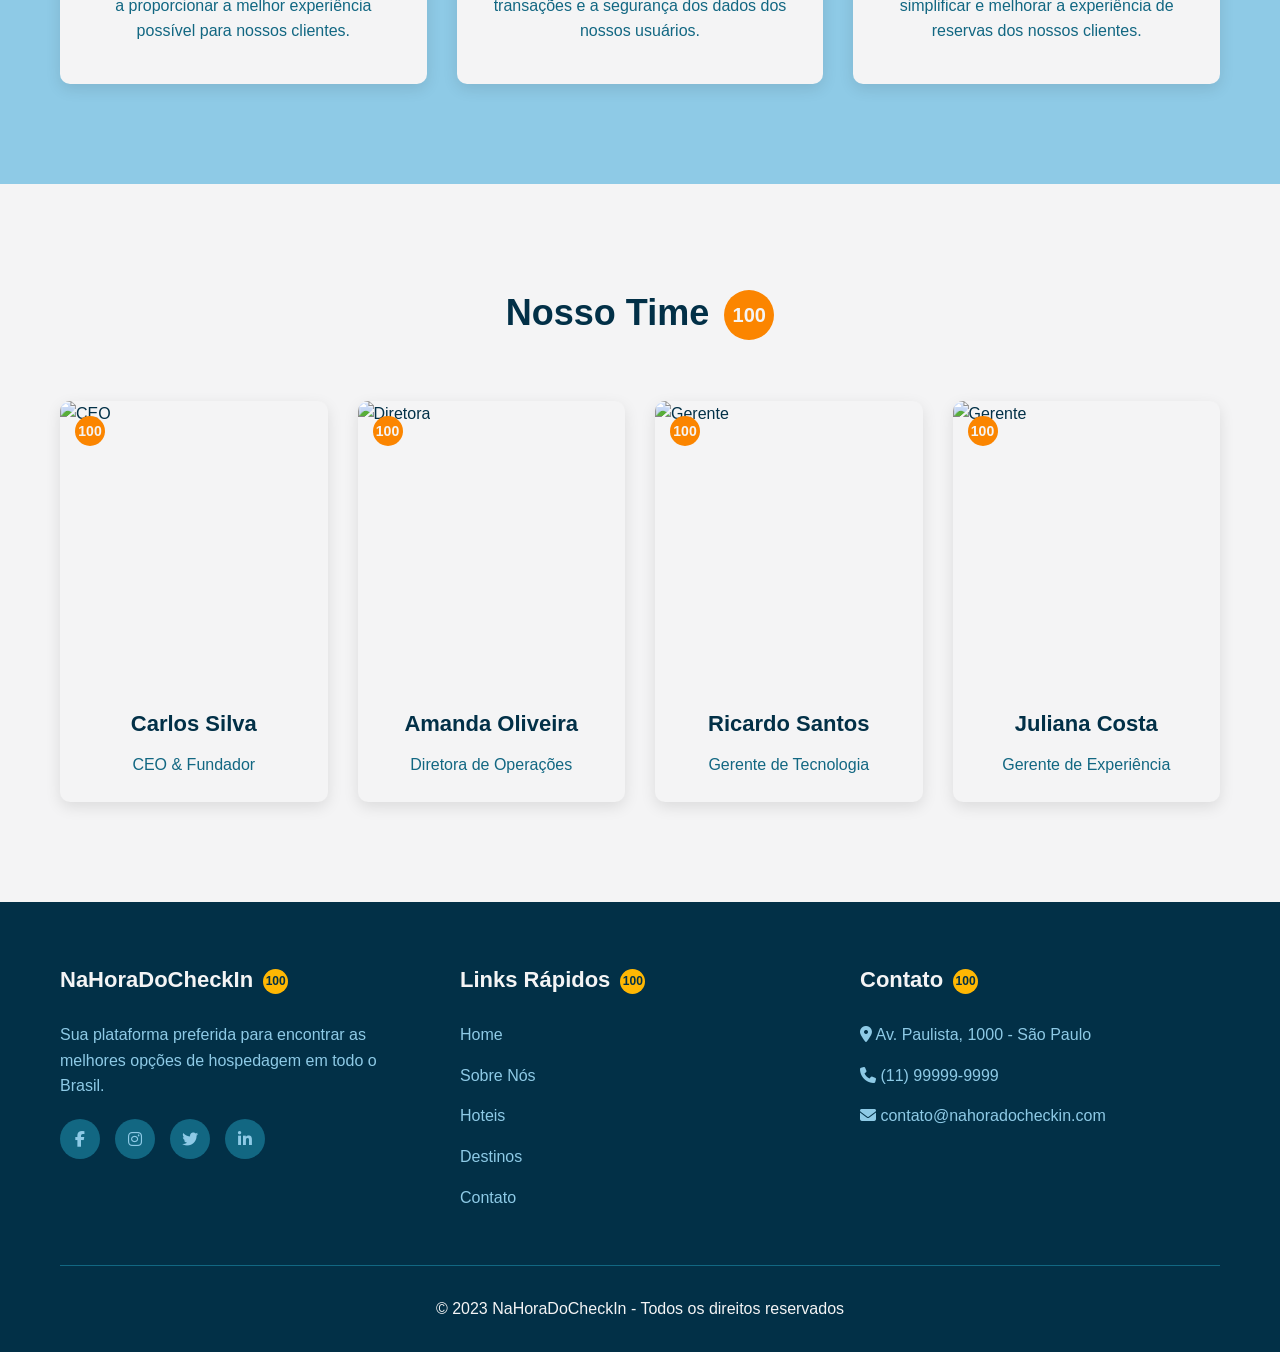
==== commit 86a598ee: "projetoooo" ====
--- a/about.html
+++ b/about.html
@@ -1,61 +1,173 @@
 <!DOCTYPE html>
-<html lang="en">
+<html lang="pt-br">
 <head>
-  <meta charset="UTF-8">
-  <meta name="viewport" content="width=device-width, initial-scale=1.0">
-  <title>sobre nós</title>
-  <link rel="stylesheet" href="assets/css/styles.css">
-  <link href="https://fonts.googleapis.com/css2?family=Material+Symbols+Outlined" rel="stylesheet" />
-  <link rel="preconnect" href="https://fonts.googleapis.com">
-  <link rel="preconnect" href="https://fonts.gstatic.com" crossorigin>
-  <link href="https://fonts.googleapis.com/css2?family=Inter:wght@400;600;800&display=swap" rel="stylesheet">
-  <link rel="stylesheet" href="https://cdnjs.cloudflare.com/ajax/libs/font-awesome/6.4.2/css/all.min.css">
+    <meta charset="UTF-8">
+    <meta name="viewport" content="width=device-width, initial-scale=1.0">
+    <title>Sobre Nós - NaHoraDoCheckIn</title>
+    <link rel="stylesheet" href="https://cdnjs.cloudflare.com/ajax/libs/font-awesome/6.4.0/css/all.min.css">
+    <link rel="stylesheet" href="assets/css2/styles.css">
+    
 </head>
-<body class="about100">
-  <header class="navbar51">
-    <div class="navbar-left51">
-      <span class="material-symbols-outlined icon51">home</span>
-      <span class="logo51">NaHoraDoCheckIn</span>
-    </div>
-    <nav class="navbar-right51">
-      <ul>
-        <li><a href="#">Home</a></li>
-        <li><a href="#">Sobre Nós</a></li>
-        <li><a href="#">Serviços</a></li>
-        <li><a href="#">Contato</a></li>
-      </ul>
-    </nav>
-  </header>
+<body>
+    
+    <header>
+        <div class="container header-content">
+            <div class="logo">NaHoraDoCheck<span>In</span></div>
+            <nav>
+                <ul>
+                    <li><a href="index.html">Home</a></li>
+                    <li><a href="#">Sobre Nós</a></li>
+                    <li><a href="#">Contato</a></li>
+                </ul>
+            </nav>
+        </div>
+    </header>
 
-   <section class="about-section">
-  <div class="about-container">
-    <h1>Sobre Nós</h1>
-    <p>
-      Somos apaixonados por inovação, tecnologia e pessoas. Nossa missão é transformar ideias em soluções digitais incríveis, com criatividade, agilidade e foco no cliente.
-    </p>
-    <div class="team-section">
-      <div class="team-card">
-        <img src="https://randomuser.me/api/portraits/men/32.jpg" alt="Foto João" class="team-photo">
-        <div class="team-name">João Silva</div>
-        <div class="team-role">Desenvolvedor Front-end</div>
-        <div class="team-social">
-          <a href="#"><i class="fa-brands fa-linkedin"></i></a>
-          <a href="#"><i class="fa-brands fa-github"></i></a>
+    
+    <section class="hero">
+        <div class="container">
+            <h1>Sobre o NaHoraDoCheckIn</h1>
+            <p>Conheça nossa história, missão e valores que nos tornam referência em hospedagem em todo o Brasil</p>
         </div>
-      </div>
-      <div class="team-card">
-        <img src="https://randomuser.me/api/portraits/women/44.jpg" alt="Foto Maria" class="team-photo">
-        <div class="team-name">Maria Souza</div>
-        <div class="team-role">UI/UX Designer</div>
-        <div class="team-social">
-          <a href="#"><i class="fa-brands fa-linkedin"></i></a>
-          <a href="#"><i class="fa-brands fa-dribbble"></i></a>
+    </section>
+
+    
+    <section class="about">
+        <div class="container">
+            <div class="section-title">
+                <h2>Nossa História</h2>
+            </div>
+            <div class="about-content">
+                <div class="about-text">
+                    <h3>Com o objetivo de facilitar sua hospedagem</h3>
+                    <p>O NaHoraDoCheckIn nasceu da paixão por viagens e da compreensão das necessidades dos viajantes modernos. Desde nossa fundação, temos nos dedicado a conectar hóspedes aos melhores estabelecimentos, oferecendo experiências únicas e memoráveis.</p>
+                    <p>Nossa plataforma foi desenvolvida para simplificar a busca por Hoteis, oferecendo transparência, confiabilidade e um atendimento personalizado que coloca suas necessidades em primeiro lugar.</p>
+                    
+                    <div class="about-stats">
+                        <div class="stat-box">
+                            <div class="number">0</div>
+                            <p>Hoteis Parceiros</p>
+                        </div>
+                        <div class="stat-box">
+                            <div class="number">2</div>
+                            <p>Clientes Satisfeitos</p>
+                        </div>
+                        <div class="stat-box">
+                            <div class="number">0</div>
+                            <p>Destinos</p>
+                        </div>
+                    </div>
+                </div>
+            </div>
         </div>
-      </div>
-      
-    </div>
-  </div>
-</section>
-  
+    </section>
+
+    <!-- Values Section -->
+    <section class="values">
+        <div class="container">
+            <div class="section-title">
+                <h2>Nossos Valores</h2>
+            </div>
+            <div class="values-grid">
+                <div class="value-card">
+                    <i class="fas fa-heart"></i>
+                    <h3>Paixão por Servir</h3>
+                    <p>Amamos o que fazemos e nos dedicamos a proporcionar a melhor experiência possível para nossos clientes.</p>
+                </div>
+                <div class="value-card">
+                    <i class="fas fa-shield-alt"></i>
+                    <h3>Confiança e Segurança</h3>
+                    <p>Garantimos transparência em todas as transações e a segurança dos dados dos nossos usuários.</p>
+                </div>
+                <div class="value-card">
+                    <i class="fas fa-lightbulb"></i>
+                    <h3>Inovação Constante</h3>
+                    <p>Buscamos sempre novas soluções para simplificar e melhorar a experiência de reservas dos nossos clientes.</p>
+                </div>
+            </div>
+        </div>
+    </section>
+
+    <!-- Team Section -->
+    <section class="team">
+        <div class="container">
+            <div class="section-title">
+                <h2>Nosso Time</h2>
+            </div>
+            <div class="team-grid">
+                <div class="team-member">
+                    <div class="member-img">
+                        <img src="https://images.unsplash.com/photo-1560250097-0b93528c311a?ixlib=rb-4.0.3&ixid=MnwxMjA3fDB8MHxwaG90by1wYWdlfHx8fGVufDB8fHx8&auto=format&fit=crop&w=400&q=80" alt="CEO">
+                    </div>
+                    <div class="member-info">
+                        <h3>Carlos Silva</h3>
+                        <p>CEO & Fundador</p>
+                    </div>
+                </div>
+                <div class="team-member">
+                    <div class="member-img">
+                        <img src="https://images.unsplash.com/photo-1573496359142-b8d87734a5a2?ixlib=rb-4.0.3&ixid=MnwxMjA3fDB8MHxwaG90by1wYWdlfHx8fGVufDB8fHx8&auto=format&fit=crop&w=400&q=80" alt="Diretora">
+                    </div>
+                    <div class="member-info">
+                        <h3>Amanda Oliveira</h3>
+                        <p>Diretora de Operações</p>
+                    </div>
+                </div>
+                <div class="team-member">
+                    <div class="member-img">
+                        <img src="https://images.unsplash.com/photo-1519085360753-af0119f7cbe7?ixlib=rb-4.0.3&ixid=MnwxMjA3fDB8MHxwaG90by1wYWdlfHx8fGVufDB8fHx8&auto=format&fit=crop&w=400&q=80" alt="Gerente">
+                    </div>
+                    <div class="member-info">
+                        <h3>Ricardo Santos</h3>
+                        <p>Gerente de Tecnologia</p>
+                    </div>
+                </div>
+                <div class="team-member">
+                    <div class="member-img">
+                        <img src="https://images.unsplash.com/photo-1580489944761-15a19d654956?ixlib=rb-4.0.3&ixid=MnwxMjA3fDB8MHxwaG90by1wYWdlfHx8fGVufDB8fHx8&auto=format&fit=crop&w=400&q=80" alt="Gerente">
+                    </div>
+                    <div class="member-info">
+                        <h3>Juliana Costa</h3>
+                        <p>Gerente de Experiência</p>
+                    </div>
+                </div>
+            </div>
+        </div>
+    </section>
+
+    <!-- Footer -->
+    <footer>
+        <div class="container">
+            <div class="footer-content">
+                <div class="footer-column">
+                    <h3>NaHoraDoCheckIn</h3>
+                    <p>Sua plataforma preferida para encontrar as melhores opções de hospedagem em todo o Brasil.</p>
+                    <div class="social-icons">
+                        <a href="#"><i class="fab fa-facebook-f"></i></a>
+                        <a href="#"><i class="fab fa-instagram"></i></a>
+                        <a href="#"><i class="fab fa-twitter"></i></a>
+                        <a href="#"><i class="fab fa-linkedin-in"></i></a>
+                    </div>
+                </div>
+                <div class="footer-column">
+                    <h3>Links Rápidos</h3>
+                    <a href="#">Home</a>
+                    <a href="#">Sobre Nós</a>
+                    <a href="#">Hoteis</a>
+                    <a href="#">Destinos</a>
+                    <a href="#">Contato</a>
+                </div>
+                <div class="footer-column">
+                    <h3>Contato</h3>
+                    <p><i class="fas fa-map-marker-alt"></i> Av. Paulista, 1000 - São Paulo</p>
+                    <p><i class="fas fa-phone"></i> (11) 99999-9999</p>
+                    <p><i class="fas fa-envelope"></i> contato@nahoradocheckin.com</p>
+                </div>
+            </div>
+            <div class="copyright">
+                <p>&copy; 2023 NaHoraDoCheckIn - Todos os direitos reservados</p>
+            </div>
+        </div>
+    </footer>
 </body>
 </html>
--- a/assets/css2/styles.css
+++ b/assets/css2/styles.css
@@ -0,0 +1,421 @@
+:root {
+  --azul-escuro: #023047;
+  --azul-medio: #126782;
+  --azul-claro: #8ecae6;
+  --laranja: #fb8500;
+  --amarelo: #ffb703;
+  --branco: #f4f4f5;
+}
+
+* {
+  margin: 0;
+  padding: 0;
+  box-sizing: border-box;
+  font-family: "Segoe UI", Tahoma, Geneva, Verdana, sans-serif;
+}
+
+body {
+  background-color: var(--branco);
+  color: var(--azul-escuro);
+  line-height: 1.6;
+}
+
+.container {
+  width: 100%;
+  max-width: 1200px;
+  margin: 0 auto;
+  padding: 0 20px;
+}
+
+header {
+  background-color: var(--azul-escuro);
+  padding: 20px 0;
+  position: sticky;
+  top: 0;
+  z-index: 100;
+}
+
+.header-content {
+  display: flex;
+  justify-content: space-between;
+  align-items: center;
+}
+
+.logo {
+  font-size: 28px;
+  font-weight: 700;
+  color: var(--branco);
+}
+
+.logo span {
+  color: var(--laranja);
+}
+
+nav ul {
+  display: flex;
+  list-style: none;
+}
+
+nav ul li {
+  margin-left: 30px;
+}
+
+nav ul li a {
+  color: var(--branco);
+  text-decoration: none;
+  font-weight: 500;
+  transition: color 0.3s;
+}
+
+nav ul li a:hover {
+  color: var(--amarelo);
+}
+
+/* Hero Section */
+.hero {
+  background: linear-gradient(to right, var(--azul-escuro), var(--azul-medio));
+  color: var(--branco);
+  padding: 100px 0;
+  text-align: center;
+}
+
+.hero h1 {
+  font-size: 48px;
+  margin-bottom: 20px;
+}
+
+.hero p {
+  font-size: 20px;
+  max-width: 800px;
+  margin: 0 auto;
+}
+
+/* About Section */
+.about {
+  padding: 100px 0;
+}
+
+.section-title {
+  text-align: center;
+  margin-bottom: 60px;
+  position: relative;
+}
+
+.section-title h2 {
+  font-size: 36px;
+  color: var(--azul-escuro);
+  display: inline-block;
+}
+
+.section-title h2:after {
+  content: "100";
+  background-color: var(--laranja);
+  color: var(--branco);
+  font-size: 20px;
+  width: 50px;
+  height: 50px;
+  border-radius: 50%;
+  display: inline-flex;
+  justify-content: center;
+  align-items: center;
+  margin-left: 15px;
+  vertical-align: middle;
+}
+
+.about-content {
+  display: flex;
+  flex-wrap: wrap;
+  gap: 30px;
+}
+
+.about-text {
+  flex: 1;
+  min-width: 300px;
+}
+
+.about-text h3 {
+  font-size: 28px;
+  margin-bottom: 20px;
+  color: var(--azul-medio);
+}
+
+.about-text p {
+  margin-bottom: 20px;
+  font-size: 18px;
+}
+
+.about-stats {
+  display: flex;
+  flex-wrap: wrap;
+  gap: 20px;
+  margin-top: 40px;
+}
+
+.stat-box {
+  background-color: var(--azul-claro);
+  padding: 25px;
+  border-radius: 10px;
+  text-align: center;
+  flex: 1;
+  min-width: 180px;
+  box-shadow: 0 5px 15px rgba(0, 0, 0, 0.1);
+  position: relative;
+}
+
+.stat-box .number {
+  font-size: 40px;
+  font-weight: 700;
+  color: var(--azul-escuro);
+  margin-bottom: 10px;
+}
+
+.stat-box .number:before {
+  content: "100";
+  position: absolute;
+  top: -15px;
+  right: 15px;
+  background-color: var(--laranja);
+  color: var(--branco);
+  font-size: 14px;
+  width: 30px;
+  height: 30px;
+  border-radius: 50%;
+  display: flex;
+  justify-content: center;
+  align-items: center;
+}
+
+.stat-box p {
+  font-weight: 600;
+  color: var(--azul-escuro);
+}
+
+/* Values Section */
+.values {
+  background-color: var(--azul-claro);
+  padding: 100px 0;
+}
+
+.values-grid {
+  display: grid;
+  grid-template-columns: repeat(auto-fit, minmax(300px, 1fr));
+  gap: 30px;
+}
+
+.value-card {
+  background-color: var(--branco);
+  padding: 40px 30px;
+  border-radius: 10px;
+  text-align: center;
+  box-shadow: 0 5px 15px rgba(0, 0, 0, 0.1);
+  position: relative;
+  transition: transform 0.3s;
+}
+
+.value-card:hover {
+  transform: translateY(-10px);
+}
+
+.value-card i {
+  font-size: 50px;
+  color: var(--laranja);
+  margin-bottom: 25px;
+}
+
+.value-card h3 {
+  font-size: 24px;
+  margin-bottom: 20px;
+  color: var(--azul-escuro);
+}
+
+.value-card p {
+  color: var(--azul-medio);
+}
+
+.value-card:after {
+  content: "100";
+  position: absolute;
+  top: -15px;
+  right: -15px;
+  background-color: var(--amarelo);
+  color: var(--azul-escuro);
+  font-weight: 700;
+  font-size: 16px;
+  width: 40px;
+  height: 40px;
+  border-radius: 50%;
+  display: flex;
+  justify-content: center;
+  align-items: center;
+}
+
+/* Team Section */
+.team {
+  padding: 100px 0;
+}
+
+.team-grid {
+  display: grid;
+  grid-template-columns: repeat(auto-fit, minmax(250px, 1fr));
+  gap: 30px;
+}
+
+.team-member {
+  background-color: var(--branco);
+  border-radius: 10px;
+  overflow: hidden;
+  box-shadow: 0 5px 15px rgba(0, 0, 0, 0.1);
+  position: relative;
+}
+
+.team-member:before {
+  content: "100";
+  position: absolute;
+  top: 15px;
+  left: 15px;
+  background-color: var(--laranja);
+  color: var(--branco);
+  font-weight: 700;
+  font-size: 14px;
+  width: 30px;
+  height: 30px;
+  border-radius: 50%;
+  display: flex;
+  justify-content: center;
+  align-items: center;
+  z-index: 2;
+}
+
+.member-img {
+  height: 280px;
+  overflow: hidden;
+}
+
+.member-img img {
+  width: 100%;
+  height: 100%;
+  -o-object-fit: cover;
+     object-fit: cover;
+  transition: transform 0.5s;
+}
+
+.team-member:hover .member-img img {
+  transform: scale(1.1);
+}
+
+.member-info {
+  padding: 25px;
+  text-align: center;
+}
+
+.member-info h3 {
+  font-size: 22px;
+  margin-bottom: 10px;
+  color: var(--azul-escuro);
+}
+
+.member-info p {
+  color: var(--azul-medio);
+  font-weight: 500;
+}
+
+/* Footer */
+footer {
+  background-color: var(--azul-escuro);
+  color: var(--branco);
+  padding: 60px 0 30px;
+}
+
+.footer-content {
+  display: flex;
+  flex-wrap: wrap;
+  gap: 40px;
+  margin-bottom: 40px;
+}
+
+.footer-column {
+  flex: 1;
+  min-width: 250px;
+}
+
+.footer-column h3 {
+  font-size: 22px;
+  margin-bottom: 25px;
+  position: relative;
+  display: inline-block;
+}
+
+.footer-column h3:after {
+  content: "100";
+  background-color: var(--amarelo);
+  color: var(--azul-escuro);
+  font-size: 12px;
+  width: 25px;
+  height: 25px;
+  border-radius: 50%;
+  display: inline-flex;
+  justify-content: center;
+  align-items: center;
+  margin-left: 10px;
+  vertical-align: middle;
+}
+
+.footer-column p, .footer-column a {
+  margin-bottom: 15px;
+  display: block;
+  color: var(--azul-claro);
+  text-decoration: none;
+  transition: color 0.3s;
+}
+
+.footer-column a:hover {
+  color: var(--amarelo);
+}
+
+.social-icons {
+  display: flex;
+  gap: 15px;
+  margin-top: 20px;
+}
+
+.social-icons a {
+  display: flex;
+  justify-content: center;
+  align-items: center;
+  width: 40px;
+  height: 40px;
+  background-color: var(--azul-medio);
+  border-radius: 50%;
+  transition: background-color 0.3s;
+}
+
+.social-icons a:hover {
+  background-color: var(--laranja);
+}
+
+.copyright {
+  text-align: center;
+  padding-top: 30px;
+  border-top: 1px solid var(--azul-medio);
+  font-size: 16px;
+}
+
+/* Responsividade */
+@media (max-width: 768px) {
+  .header-content {
+    flex-direction: column;
+    gap: 20px;
+  }
+  nav ul {
+    justify-content: center;
+  }
+  nav ul li {
+    margin: 0 10px;
+  }
+  .hero h1 {
+    font-size: 36px;
+  }
+  .hero p {
+    font-size: 18px;
+  }
+}/*# sourceMappingURL=styles.css.map */
